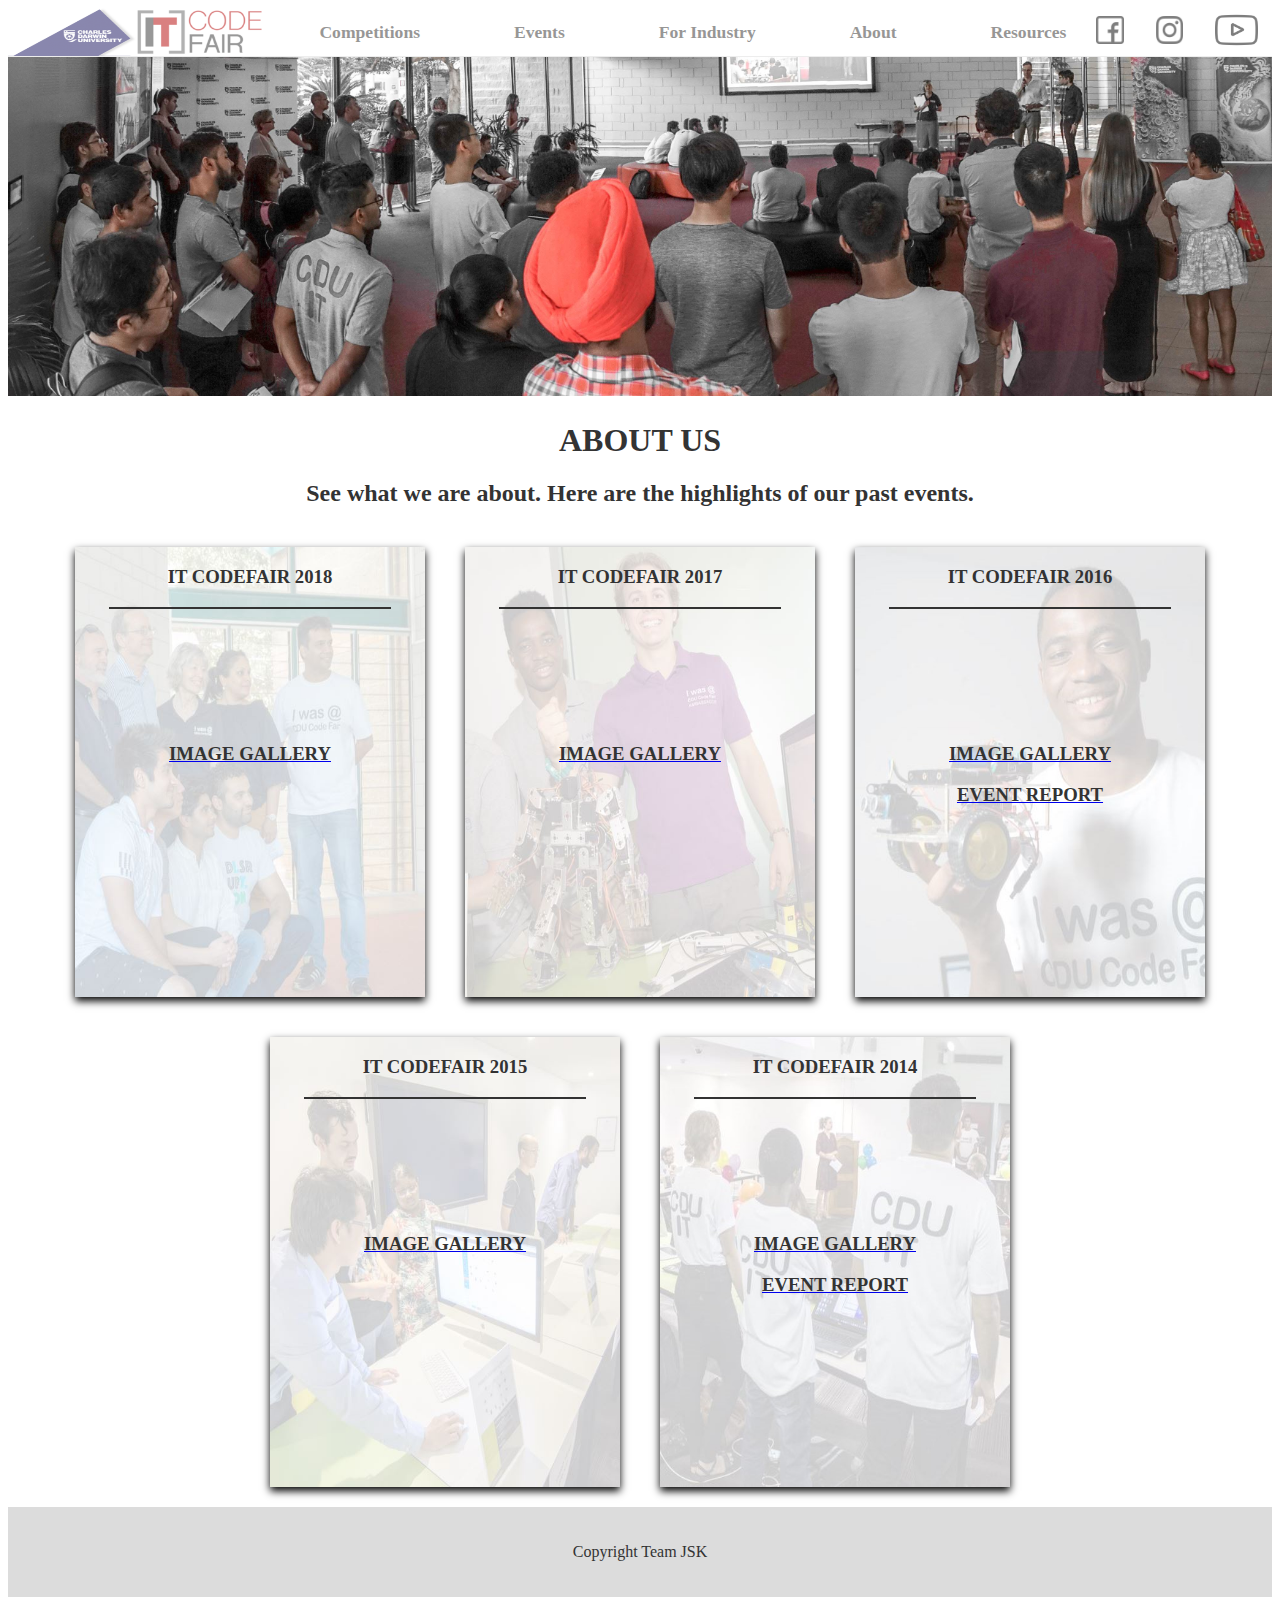
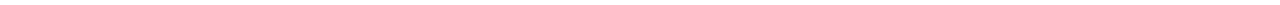
==== about.html @ 29f1fd0f "Copy the mvp repo into a new repo for the final product" ====
<!doctype html>
<html lang="en">
<head>
    <meta charset="utf-8">
    <meta name="viewport" content="width=device-width, initial-scale=1.0">
    <title>About Us</title>
    <link rel="stylesheet" href="styles/EventsAboutForm.css" type="text/css" />
</head>
<body>

  <!-- Contributed by Qingyuan Zeng s316740 -->
  <div class="navigation" onmouseover="mouseOverNav()" onmouseout="mouseOutNav()">
        <!-- Logo -->
          <div class="navigationLogo">
            <div class="navigationLogo1">
              <a href="https://www.cdu.edu.au/"><img src="images/logo_CDU.png" style="width:8rem;height:3rem;" alt="CDU"/></a>
            </div>

            <div class="navigationLogo2">
              <a href="https://kevin-1234.github.io/MVP_by_JSK"><img src="images/logo_ICF.png"  style="width:8rem;height:3rem;" alt="IT CODEFAIR"/></a>
            </div>
          </div>
            <div class="navigationLinks">
              <a href="#">Competitions</a>
              <a href="https://kevin-1234.github.io/MVP_by_JSK/events.html">Events</a>
              <a href="#">For Industry</a>
              <a href="https://kevin-1234.github.io/MVP_by_JSK/about.html">About</a>
              <a href="#">Resources</a>
            </div>
            <div class="navigationSocialMedia">
              <a href="https://www.facebook.com/CDUENGIT/"><img src="images/facebook.png" style="width:1.7rem;height:1.7rem;" alt="FACEBOOK"/></a>
              <a href="https://www.youtube.com/channel/UCEWii6myqFdcL8eb5PfcLow/playlists?view_as=subscriber"><img src="images/instagram.png" style="width:1.7rem;height:1.7rem;" alt="YOUTUBE"/></a>
              <a href="https://www.instagram.com/itcodefair_cdu/"><img src="images/youtube.png" style="width:2.7rem;height:2.5rem;" alt="INSTAGRAM"/></a>
            </div>
  </div>

  <!-- Contributed by Jani Junno s321614 -->

  <!-- Image banner on top of the page -->
  <div class="event_image">
    <img class="image" src="images/1807_Code-Fair_32.jpg" alt="About Banner"/>
  </div>

  <!-- Short text telling what the page is about -->
  <h1 class="blurb">ABOUT US</h1>
  <h2 class="blurb"> See what we are about. Here are the highlights of our past events. </h2>

        <!-- Container that holds all the cards -->
        <div class="card_wrapping">

            <!-- Container that holds the card -->
            <div class="about_container">

                <!-- Class card, which includes everything displayed on the card -->
                <div class="about_card_2018">

                    <!-- Content on the card -->
                    <div class="about_content">
                        <h3 class="event_info">IT CODEFAIR 2018</h3>
                        <hr>
                        <br><br><br><br><br><br>
                        <a href="https://photos.google.com/share/AF1QipNQa4MU9tQHjxiyyi_eEpl5fS1aOV_VM4IaiUNCBmHRIxvFMwn145A2m6oVLpGQew?key=NFpreEs3WmZVeW9pQUVHY1NaenVEYjBBY0JucnJ3"><h3 class="event_info"> IMAGE GALLERY</h3></a>
                    </div>
                </div>
            </div>


            <!-- Container that holds the card -->
            <div class="about_container">

                <!-- Class card, which includes everything displayed on the card -->
                <div class="about_card_2017">

                    <!-- Content on the card -->
                    <div class="about_content">
                        <h3 class="event_info">IT CODEFAIR 2017</h3>
                        <hr>
                        <br><br><br><br><br><br>
                        <a href="https://photos.google.com/share/AF1QipOlcOpSxPbicJO69sFJYdu931f_0nIUgIPM4s81PNIjs8D7TNfk0Xx5zJAa5ns9Iw?key=SWFxbWJKelVFYmlpN2NoZUs4SXRHYWEtLVlneXZR"><h3 class="event_info"> IMAGE GALLERY</h3></a>
                    </div>

                </div>
            </div>


            <!-- Container that holds the card -->
            <div class="about_container">

                <!-- Class card, which includes everything displayed on the card -->
                <div class="about_card_2016">
                    <!-- Content on the card -->
                    <div class="about_content">
                        <h3 class="event_info">IT CODEFAIR 2016</h3>
                        <hr>
                        <br><br><br><br><br><br>
                        <a href="https://photos.google.com/share/AF1QipPKOvqmsrUQiT6muIeGlgh5VrZExl943x2xhDGpZJVfzK5Ir4lD-7FCQBPM37JWJQ?key=TVFIQ1huQW9GcDMzYXR1a3FYamdOZTBhN1RVWFV3"><h3 class="event_info"> IMAGE GALLERY</h3></a>
                        <a href="https://drive.google.com/file/d/0B_l9nOiEKDVQcGNwWEtsb1U5UzQ/view"><h3 class="event_info"> EVENT REPORT</h3></a>
                    </div>
                </div>
            </div>
        </div>

        <!-- Container that holds all the cards -->
        <div class="card_wrapping">

          <!-- Container that holds the card -->
          <div class="about_container2">

              <!-- Class card, which includes everything displayed on the card -->
              <div class="about_card_2015">

                    <!-- Content on the card -->
                    <div class="about_content">
                        <h3 class="event_info">IT CODEFAIR 2015</h3>
                        <hr>
                        <br><br><br><br><br><br>
                        <a href="https://photos.google.com/share/AF1QipM8SNffK0lfI-7qwloThtbmXfyOP9zu-NvtJjW-FGNTVp1X6pG1HY1pxDVjblU1AA?key=VGFfbHVweERhbnVkVTlwaVVQSE84ZGk2SkNLeDJn"><h3 class="event_info"> IMAGE GALLERY</h3></a>
                    </div>
                </div>
            </div>

            <!-- Container that holds the card -->
            <div class="about_container2">

                <!-- Class card, which includes everything displayed on the card -->
                <div class="about_card_2014">

                    <!-- Content on the card -->
                    <div class="about_content">
                        <h3 class="event_info">IT CODEFAIR 2014</h3>
                        <hr>
                        <br><br><br><br><br><br>
                        <a href="https://photos.google.com/share/AF1QipPKOvqmsrUQiT6muIeGlgh5VrZExl943x2xhDGpZJVfzK5Ir4lD-7FCQBPM37JWJQ?key=TVFIQ1huQW9GcDMzYXR1a3FYamdOZTBhN1RVWFV3"><h3 class="event_info"> IMAGE GALLERY</h3></a>
                        <a href="https://drive.google.com/file/d/0B_l9nOiEKDVQODdySHg4ZmZXdDg/view"><h3 class="event_info"> EVENT REPORT</h3></a>
                    </div>
                </div>
            </div>
        </div>

        <!-- The footer includes team member names, copyright and IT CodeFair contact e-mail -->
      <footer>
            <p>Copyright Team JSK</p>
      </footer>

</body>
</html>
---- styles/EventsAboutForm.css ----
body{
  font-family: Garamond;
}
/* Contributed by Qingyuan Zeng s316740 (lines 2 - 80)*/
.navigation{
  background-color: rgb(255, 255, 255);
  display: grid;
  grid-area: nav;
  opacity: 0.5;
  height: 3rem;
  grid-template-areas: 'logo link socialMedia';
  grid-template-columns: 15% 70% 15%;
  transition: 0.28s ease;
  border-bottom-style: solid;
  border-bottom-width:1px;
  border-color: rgb(220,220,220);
}


.sticky {
  position: fixed;
  top: 0;
  width: 100%;
}

.navigationLogo{
  display: flex;
  flex-direction: row;
  grid-area: logo;
}

.navigationLogo1{
  display: flex;
  justify-content: flex-start;
  align-self:flex-start;
}

.navigationLogo2{
  display: flex;
  justify-content: flex-start;
  align-self:flex-start;
}

.navigationLinks {
  display: flex;
  flex-direction: row;
  justify-content: flex-end;
  height: 3rem;
}


.navigationLinks  a{
  display: flex;
  align-items: center;
  font-size: 1.1rem;
  font-weight: 600;
  color: rgb(49, 48, 46);
  text-decoration: none;
  height: 100%;
  padding-left: 1rem;
  padding-right: 1rem;
  margin-left: 7%;
  transition: 0.28s ease;
  cursor: pointer;
}

.navigationLinks  a:hover{
  background-color:rgb(76, 76, 76);
  color: white;
}

.navigationSocialMedia{
  grid-area: socialMedia;
  display: flex;
  align-items: center;
  justify-content: center;
  height: 3rem;
}

.navigationSocialMedia a{
  margin: 0 1rem;
}


/* Contributed by Jani Junno s321614 (lines 86 - 259) */


/* This sets the size of the banner images for the pages*/
.image{
  max-width: 100%;
}

/* This sets the position and colour of the blurb under the top banner on the pages*/
.blurb{
  text-align: center;
  max-width:80%;
  color: #333333;
  margin-left: auto;
  margin-right: auto;
}

/* Card_wrapping holds all the cards on the pages*/
.card_wrapping{
  width: 100%;
  display: flex;
  flex-direction: row;
  flex-wrap: wrap;
  justify-content: center;
  align-items: center;
}

/* This sets the relative sizes of the card on the Events and About pages*/
.event_container,
.about_container,
.about_container2{
  align-items: center;
  position: relative;
  width: 350px;
  height:450px;
  margin: 20px 20px;
  float:left;
}


/* This sets the position, size, text alignment and box shadow on all the cards on Events and About pages*/
.event_card_1,
.event_card_3,
.event_card_2,
.about_card_2018,
.about_card_2017,
.about_card_2016,
.about_card_2015,
.about_card_2014
{
  position:absolute;
  width: 100%;
  height: 100%;
  text-align: center;
  box-shadow: 0 4px 8px;
}


/* This sets the size and content position on all the cards on Events and About pages*/
.about_content{
  position: absolute;
  width: 100%;
  height: 100%;
}


/* This sets the features for the underline under the card headings*/
hr{
  width: 80%;
  border: 1px solid #333333;
}

/* This sets the colour of the headings on the cards o Events page*/
.event_info{
  color: #333333;
}

/* This sets the position and size of the content on all cards on Events and About pages*/
.event_content1,
.event_content2,
.event_content{
  position: absolute;
  width: 100%;
  height: 100%;
}

.about_card_2018{
  background-image: url("images/2018.JPG");
  background-size: 100% 100%;
}

.about_card_2017{
  background-image: url("images/2017.JPG");
  background-size: 100% 100%;
}

.about_card_2016{
  background-image: url("images/2016.JPG");
  background-size: 100% 100%;
}

.about_card_2015{
  background-image: url("images/2015.JPG");
  background-size: 100% 100%;
}

.about_card_2014{
  background-image: url("images/2014.JPG");
  background-size: 100% 100%;
}

/* This sets the background image and it's size for Employer Speed Dating card on Events page*/
.event_card_1{
  background-image: url("images/employer.jpg");
  background-size: 100% 100%;
}

/* This sets the background image and it's size for Cyber Security Workshop card on Events page*/
.event_card_2{
  background-image: url("images/cyber_security.jpg");
  background-size: 100% 100%;
}

/* This sets the background image and it's size for Academic Excellence Awards card on Events page*/
.event_card_3{
  background-image: url("images/academic_excellence.JPG");
  background-size: 100% 100%;
}

/* This sets the position for the text on the cards on Events page*/
.event_text{
  max-width:80%;
  margin-left: auto;
  margin-right: auto;
}

/* This sets the look and feel for the Register and More Info buttons on Events page*/
button,
#registerContact,
#infoContact{
    padding: 5px;
    border: 2px solid #333;
    background: transparent;
    width:30%;
    margin-left: auto;
    margin-right: auto;
}

/* This sets the background colour, padding and text colou for footer*/
footer{
  background-color: #dcdcdc;
  padding: 20px 20px;
  color: #333333;
  text-align: center;
}


/* More info page starts here */

.more_info_container{
  max-width:80%;
  color: #333333;
  margin-left: auto;
  margin-right: auto;
}

.red_text{
  color: red;
}

.more_info_content{
  padding: 20px;
  box-shadow: 0 4px 8px;
}

/*Registration form css starts here */

/* Container that holds the content */
.form_container{
  max-width: 40%;
  margin: 20px auto;
  box-shadow: 0 4px 8px;
  padding: 20px;
}

/* Styling and position for registration content title */
.title{
  margin-bottom: 25px;
  color: #ff2020;
  text-align: center;
}

/* Styling for the form fields */
.field{
  margin-bottom: 15px;
  display: flex;
  align-items: center;
}

/* Styling and position for registration content title */
label{
   width: 30%;
   margin-right: 10px;
}

/* Styling for text fields on the form */
.details,
.textbox{
  width: 100%;
  outline: none;
  border: 1px solid #d5dbd9;
  font-size: 15px;
  padding: 8px 10px;
  border-radius: 3px;
  transition: all 0.3s ease;
}

/* Position and size for the select menus on the form */
.select_menu{
  position: relative;
  width: 100%;
  height: 37px;
}

/* Styling and positioning for the selection menus on the form */
.select_menu:before{
  content: "";
  position: absolute;
  top: 12px;
  right: 10px;
  border: 8px solid;
  border-color: #d5dbd9 transparent transparent transparent;
}

/* Size and styling for the arrow on the selection menu */
.select_menu select{
  -webkit-appearance: none;
  -moz-appearance:   none;
  appearance:        none;
  outline: none;
  width: 100%;
  height: 100%;
  border: 1px solid #d5dbd9;
  border-radius: 3px;
}

/* Interactive feature colour for the form fields */
.details:focus,
.textarea:focus,
.select_menu select:focus{
  border: 1px solid #ff2020;
}

/* position and size for the checkbox text */
.check{
  width: 15px;
  height: 15px;
  position: relative;
  display: block;
}

/* Position for the checkbox */
input[type="checkbox"]{
  position: absolute;
  top: 0;
  left: 0;
  opacity: 0;
}

/* Styling for the checkbox */
.checked{
  width: 15px;
  height: 15px;
  border: 1px solid #ff2020;
  display: block;
  position: relative;
}

/* Sets the checkbox color to red when clicked */
.check input[type="checkbox"]:checked ~ .checked{
  background: #ff2020;
}

/* Set the font family to same as the rest of the page for textbox */
textarea{
  font-family: Garamond;
}

/* Styling for the registration button */
.btn{
  width: 100%;
  padding: 8px 10px;
  font-size: 15px;
  border: 0px;
  background:  #ff2020;
  color: #fff;
  border-radius: 3px;
}

/* Hover effect for the redistration button */
.btn:hover{
  background: #ff5959;
}

.submission_text{
  text-align: center;
}

.hidden{
  display: none;
}

.show{
  display: block;
}

span{
  color: #ff2020;
}
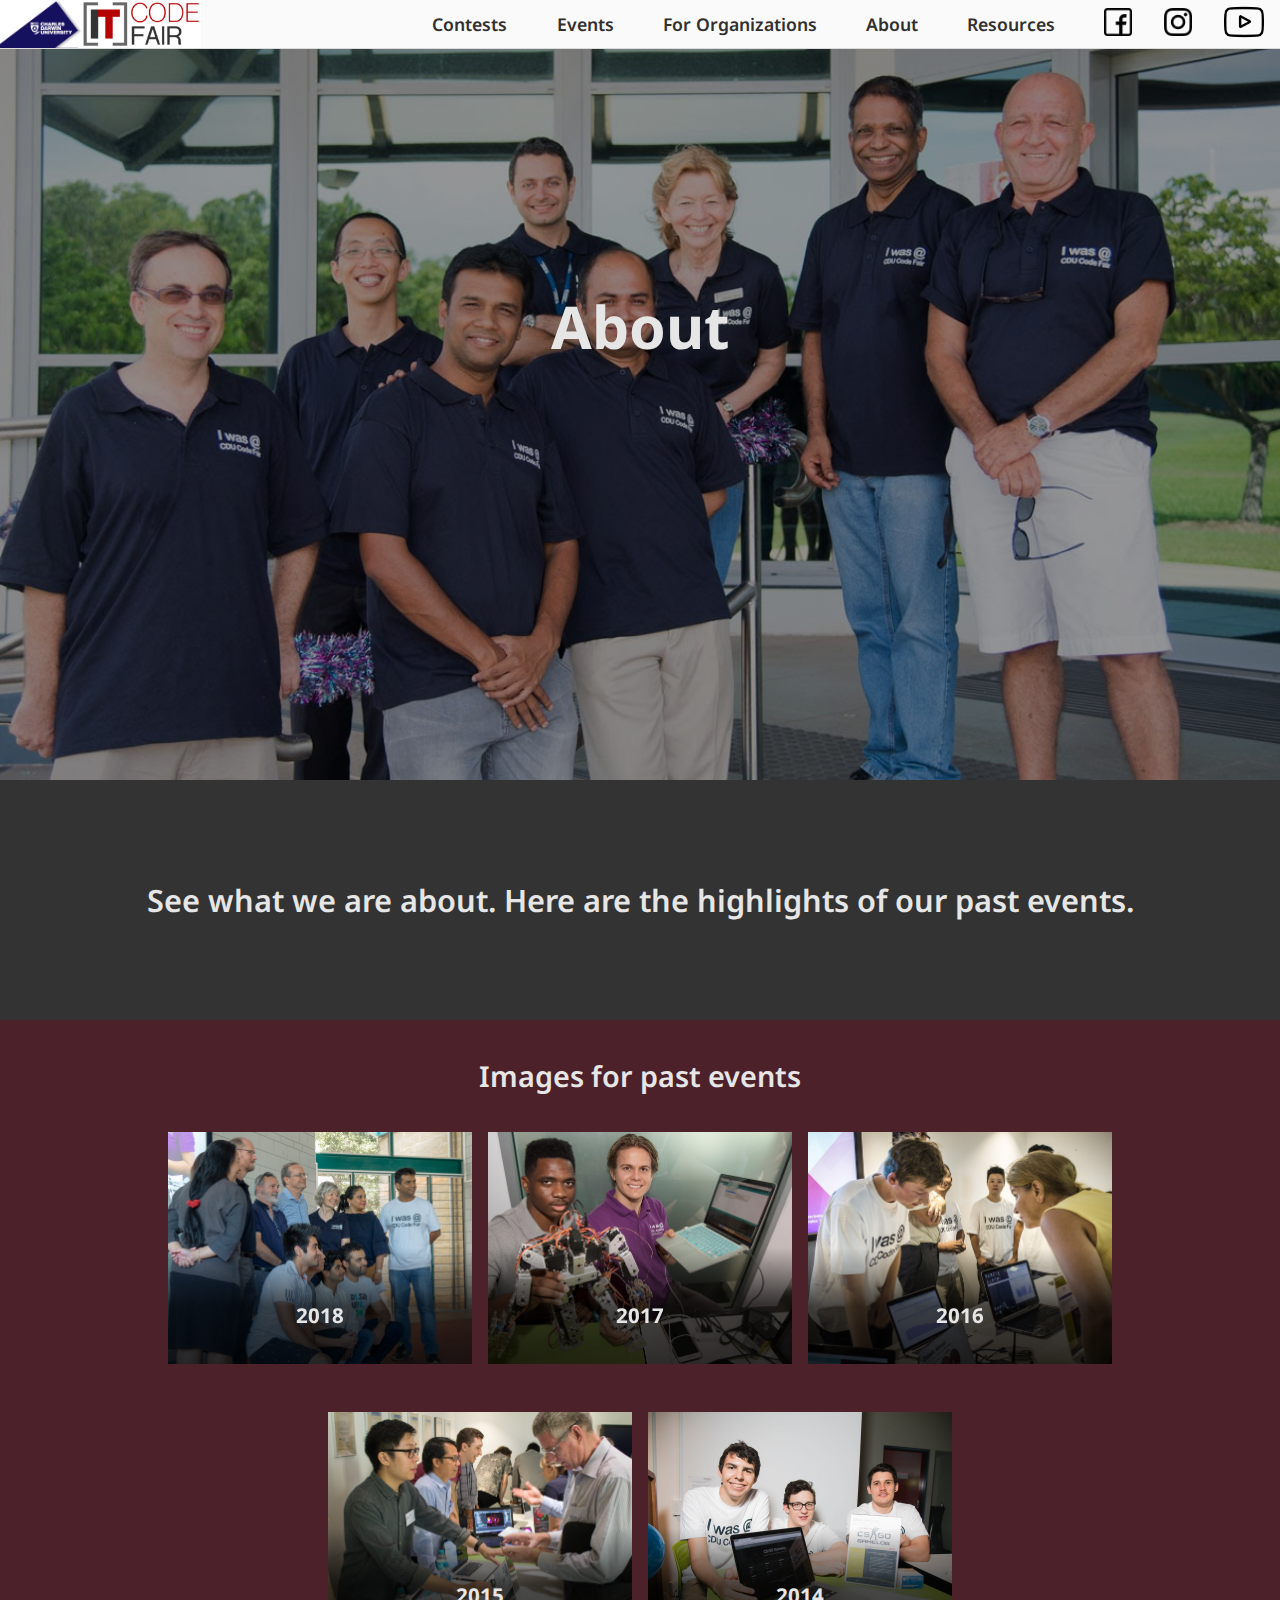
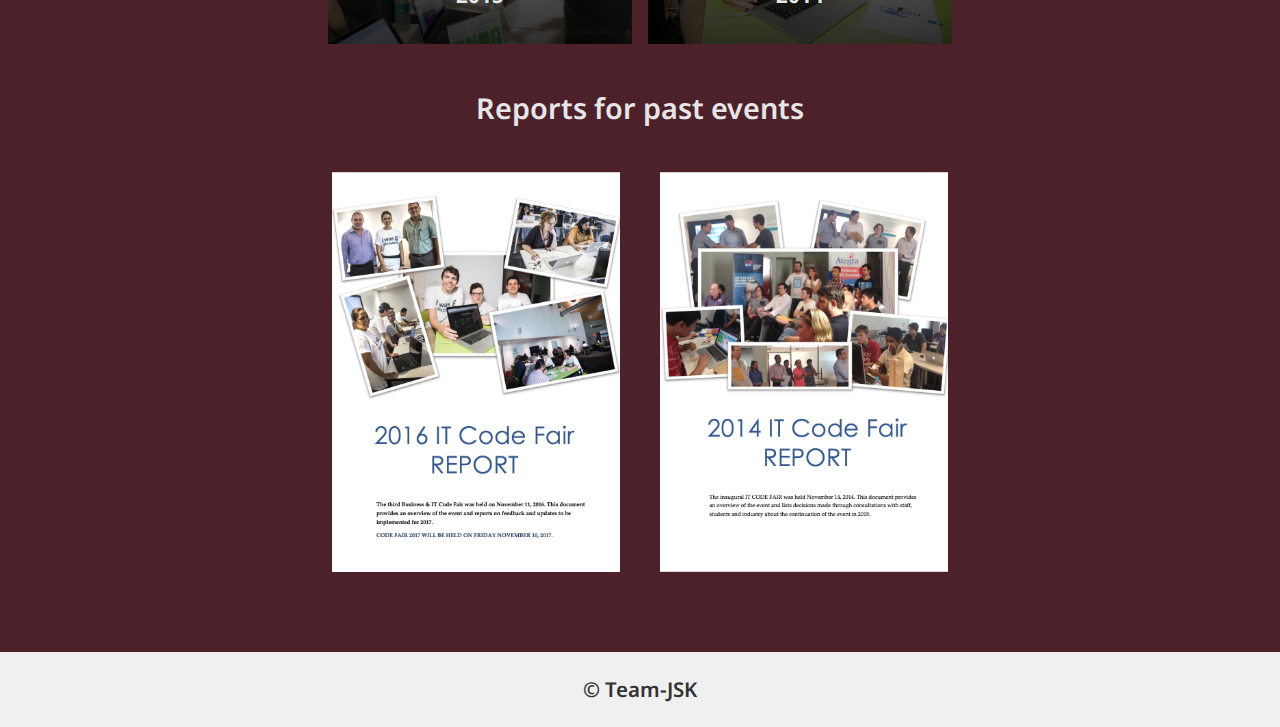
==== commit d7b4d03e: "Events and About update" ====
--- a/about.html
+++ b/about.html
@@ -4,143 +4,127 @@
     <meta charset="utf-8">
     <meta name="viewport" content="width=device-width, initial-scale=1.0">
     <title>About Us</title>
-    <link rel="stylesheet" href="styles/EventsAboutForm.css" type="text/css" />
+    <link rel="stylesheet" href="styles/subpage.css" type="text/css" />
 </head>
 <body>
+  <div class="wrapping">
+  <div class="about_banner">
+    <header class="heading">
+      <h1>About</h1>
+    </header>
+    <nav class="navigation" onmouseover="mouseOverNav()" onmouseout="mouseOutNav()">
+      <div class="navigationLogo" >
+        <div class="navigationLogo1">
+          <a href="https://www.cdu.edu.au/"><img alt="CDU logo" src="images/logo_CDU.png" style="width:91.2px;height:48px;"/></a>
+        </div>
+        <div class="navigationLogo2">
+          <a href="https://kevin-1234.github.io/finalProduct-JSK/"><img alt="IT Code Fair logo" src="images/logo_ICF.png"  style="width:118.56px;height:48px;"/></a>
+        </div>
+      </div>
+      <div class="navigationLinks">
+        <ul>
+          <li><a href="https://kevin-1234.github.io/finalProduct-JSK/contests.html">Contests</a></li>
+          <li><a href="https://kevin-1234.github.io/finalProduct-JSK/events.html">Events</a></li>
+          <li><a href="https://kevin-1234.github.io/finalProduct-JSK/forOrganizations.html">For Organizations</a></li>
+          <li><a href="https://kevin-1234.github.io/finalProduct-JSK/about.html">About</a></li>
+          <li><a href="https://kevin-1234.github.io/finalProduct-JSK/resources.html">Resources</a></li>
+        </ul>
+      </div>
+      <div class="navigationSocialMedia">
+        <a href="https://www.facebook.com/CDUENGIT/"><img alt="Facebook" src="images/facebook.png" style="width:28px;height:28px;"/></a>
+        <a href="https://www.youtube.com/channel/UCEWii6myqFdcL8eb5PfcLow/playlists?view_as=subscriber"><img alt="Instagram" src="images/instagram.png" style="width:28px;height:28px;"/></a>
+        <a href="https://www.instagram.com/itcodefair_cdu/"><img alt="Youtube" src="images/youtube.png" style="width:40px;height:40px;"/></a>
+      </div>
+    </nav>
 
-  <!-- Contributed by Qingyuan Zeng s316740 -->
-  <div class="navigation" onmouseover="mouseOverNav()" onmouseout="mouseOutNav()">
-        <!-- Logo -->
-          <div class="navigationLogo">
-            <div class="navigationLogo1">
-              <a href="https://www.cdu.edu.au/"><img src="images/logo_CDU.png" style="width:8rem;height:3rem;" alt="CDU"/></a>
-            </div>
-
-            <div class="navigationLogo2">
-              <a href="https://kevin-1234.github.io/MVP_by_JSK"><img src="images/logo_ICF.png"  style="width:8rem;height:3rem;" alt="IT CODEFAIR"/></a>
-            </div>
-          </div>
-            <div class="navigationLinks">
-              <a href="#">Competitions</a>
-              <a href="https://kevin-1234.github.io/MVP_by_JSK/events.html">Events</a>
-              <a href="#">For Industry</a>
-              <a href="https://kevin-1234.github.io/MVP_by_JSK/about.html">About</a>
-              <a href="#">Resources</a>
-            </div>
-            <div class="navigationSocialMedia">
-              <a href="https://www.facebook.com/CDUENGIT/"><img src="images/facebook.png" style="width:1.7rem;height:1.7rem;" alt="FACEBOOK"/></a>
-              <a href="https://www.youtube.com/channel/UCEWii6myqFdcL8eb5PfcLow/playlists?view_as=subscriber"><img src="images/instagram.png" style="width:1.7rem;height:1.7rem;" alt="YOUTUBE"/></a>
-              <a href="https://www.instagram.com/itcodefair_cdu/"><img src="images/youtube.png" style="width:2.7rem;height:2.5rem;" alt="INSTAGRAM"/></a>
-            </div>
   </div>
 
-  <!-- Contributed by Jani Junno s321614 -->
-
-  <!-- Image banner on top of the page -->
-  <div class="event_image">
-    <img class="image" src="images/1807_Code-Fair_32.jpg" alt="About Banner"/>
-  </div>
-
-  <!-- Short text telling what the page is about -->
-  <h1 class="blurb">ABOUT US</h1>
-  <h2 class="blurb"> See what we are about. Here are the highlights of our past events. </h2>
-
-        <!-- Container that holds all the cards -->
-        <div class="card_wrapping">
-
-            <!-- Container that holds the card -->
-            <div class="about_container">
-
-                <!-- Class card, which includes everything displayed on the card -->
-                <div class="about_card_2018">
-
-                    <!-- Content on the card -->
-                    <div class="about_content">
-                        <h3 class="event_info">IT CODEFAIR 2018</h3>
-                        <hr>
-                        <br><br><br><br><br><br>
-                        <a href="https://photos.google.com/share/AF1QipNQa4MU9tQHjxiyyi_eEpl5fS1aOV_VM4IaiUNCBmHRIxvFMwn145A2m6oVLpGQew?key=NFpreEs3WmZVeW9pQUVHY1NaenVEYjBBY0JucnJ3"><h3 class="event_info"> IMAGE GALLERY</h3></a>
-                    </div>
-                </div>
-            </div>
 
 
-            <!-- Container that holds the card -->
-            <div class="about_container">
 
-                <!-- Class card, which includes everything displayed on the card -->
-                <div class="about_card_2017">
+          <!-- Short text telling what the page is about -->
+          <h2 class="slogan"> See what we are about. Here are the highlights of our past events. </h2>
+          <main class="about_mainContent">
 
-                    <!-- Content on the card -->
-                    <div class="about_content">
-                        <h3 class="event_info">IT CODEFAIR 2017</h3>
-                        <hr>
-                        <br><br><br><br><br><br>
-                        <a href="https://photos.google.com/share/AF1QipOlcOpSxPbicJO69sFJYdu931f_0nIUgIPM4s81PNIjs8D7TNfk0Xx5zJAa5ns9Iw?key=SWFxbWJKelVFYmlpN2NoZUs4SXRHYWEtLVlneXZR"><h3 class="event_info"> IMAGE GALLERY</h3></a>
-                    </div>
-
-                </div>
-            </div>
+            <div class="about_gallery">
+              <h3 class="gallery_title"> Images for past events </h3>
 
 
-            <!-- Container that holds the card -->
-            <div class="about_container">
+                  <article class="album1">
+                    <div class="album1_background"></div>
+                    <a href="https://photos.google.com/share/AF1QipNQa4MU9tQHjxiyyi_eEpl5fS1aOV_VM4IaiUNCBmHRIxvFMwn145A2m6oVLpGQew?key=NFpreEs3WmZVeW9pQUVHY1NaenVEYjBBY0JucnJ3">
+                      <div class="album_title">
+                      <h4>2018</h4>
+                      </div>
+                    </a>
+                  </article>
 
-                <!-- Class card, which includes everything displayed on the card -->
-                <div class="about_card_2016">
-                    <!-- Content on the card -->
-                    <div class="about_content">
-                        <h3 class="event_info">IT CODEFAIR 2016</h3>
-                        <hr>
-                        <br><br><br><br><br><br>
-                        <a href="https://photos.google.com/share/AF1QipPKOvqmsrUQiT6muIeGlgh5VrZExl943x2xhDGpZJVfzK5Ir4lD-7FCQBPM37JWJQ?key=TVFIQ1huQW9GcDMzYXR1a3FYamdOZTBhN1RVWFV3"><h3 class="event_info"> IMAGE GALLERY</h3></a>
-                        <a href="https://drive.google.com/file/d/0B_l9nOiEKDVQcGNwWEtsb1U5UzQ/view"><h3 class="event_info"> EVENT REPORT</h3></a>
-                    </div>
+
+
+                  <article class="album2">
+                    <div class="album2_background"></div>
+                    <a href="https://photos.google.com/share/AF1QipOlcOpSxPbicJO69sFJYdu931f_0nIUgIPM4s81PNIjs8D7TNfk0Xx5zJAa5ns9Iw?key=SWFxbWJKelVFYmlpN2NoZUs4SXRHYWEtLVlneXZR">
+                      <div class="album_title">
+                      <h4>2017</h4>
+                      </div>
+                    </a>
+                  </article>
+
+
+
+                  <article class="album3">
+                    <div class="album3_background"></div>
+                    <a href="https://photos.google.com/share/AF1QipPKOvqmsrUQiT6muIeGlgh5VrZExl943x2xhDGpZJVfzK5Ir4lD-7FCQBPM37JWJQ?key=TVFIQ1huQW9GcDMzYXR1a3FYamdOZTBhN1RVWFV3">
+                      <div class="album_title">
+                      <h4>2016</h4>
+                      </div>
+                    </a>
+                  </article>
+
+
+
+                  <article class="album4">
+                    <div class="album4_background"></div>
+                    <a href="https://photos.google.com/share/AF1QipM8SNffK0lfI-7qwloThtbmXfyOP9zu-NvtJjW-FGNTVp1X6pG1HY1pxDVjblU1AA?key=VGFfbHVweERhbnVkVTlwaVVQSE84ZGk2SkNLeDJn">
+                      <div class="album_title">
+                      <h4>2015</h4>
+                      </div>
+                    </a>
+                  </article>
+
+
+
+                  <article class="album5">
+                    <div class="album5_background"></div>
+                    <a href="https://photos.google.com/share/AF1QipPKOvqmsrUQiT6muIeGlgh5VrZExl943x2xhDGpZJVfzK5Ir4lD-7FCQBPM37JWJQ?key=TVFIQ1huQW9GcDMzYXR1a3FYamdOZTBhN1RVWFV3">
+                      <div class="album_title">
+                      <h4>2014</h4>
+                      </div>
+                    </a>
+                  </article>
+
+
+              </div>
+              <div class="about_report">
+                <h3 class="report_title">Reports for past events</h3>
+
+                <div class="report1"><a href="https://drive.google.com/file/d/0B_l9nOiEKDVQcGNwWEtsb1U5UzQ/view"> </a></div>
+
+                <div class="report2">
+                  <a href="https://drive.google.com/file/d/0B_l9nOiEKDVQODdySHg4ZmZXdDg/view"> </a>
                 </div>
-            </div>
-        </div>
+              </div>
 
-        <!-- Container that holds all the cards -->
-        <div class="card_wrapping">
+            </main>
 
-          <!-- Container that holds the card -->
-          <div class="about_container2">
 
-              <!-- Class card, which includes everything displayed on the card -->
-              <div class="about_card_2015">
 
-                    <!-- Content on the card -->
-                    <div class="about_content">
-                        <h3 class="event_info">IT CODEFAIR 2015</h3>
-                        <hr>
-                        <br><br><br><br><br><br>
-                        <a href="https://photos.google.com/share/AF1QipM8SNffK0lfI-7qwloThtbmXfyOP9zu-NvtJjW-FGNTVp1X6pG1HY1pxDVjblU1AA?key=VGFfbHVweERhbnVkVTlwaVVQSE84ZGk2SkNLeDJn"><h3 class="event_info"> IMAGE GALLERY</h3></a>
-                    </div>
-                </div>
-            </div>
 
-            <!-- Container that holds the card -->
-            <div class="about_container2">
+  <footer>
+        <p>&copy; Team-JSK</p>
+  </footer>
 
-                <!-- Class card, which includes everything displayed on the card -->
-                <div class="about_card_2014">
-
-                    <!-- Content on the card -->
-                    <div class="about_content">
-                        <h3 class="event_info">IT CODEFAIR 2014</h3>
-                        <hr>
-                        <br><br><br><br><br><br>
-                        <a href="https://photos.google.com/share/AF1QipPKOvqmsrUQiT6muIeGlgh5VrZExl943x2xhDGpZJVfzK5Ir4lD-7FCQBPM37JWJQ?key=TVFIQ1huQW9GcDMzYXR1a3FYamdOZTBhN1RVWFV3"><h3 class="event_info"> IMAGE GALLERY</h3></a>
-                        <a href="https://drive.google.com/file/d/0B_l9nOiEKDVQODdySHg4ZmZXdDg/view"><h3 class="event_info"> EVENT REPORT</h3></a>
-                    </div>
-                </div>
-            </div>
-        </div>
-
-        <!-- The footer includes team member names, copyright and IT CodeFair contact e-mail -->
-      <footer>
-            <p>Copyright Team JSK</p>
-      </footer>
-
+    </div>
+  <script src="scripts/about.js"> </script>
 </body>
 </html>
--- a/styles/subpage.css
+++ b/styles/subpage.css
@@ -0,0 +1,1370 @@
+/*imported font family from google fonts*/
+@import url('https://fonts.googleapis.com/css2?family=Noto+Sans&display=swap');
+
+
+
+body{
+  font-family: 'Noto Sans', sans-serif;
+  margin: 0;
+  padding: 0;
+}
+
+/*define global font sizes*/
+h1, h2, h3, h4{
+  margin: 0;
+  padding: 0;
+}
+
+h1{
+  font-size: 4.6vw;
+}
+h2{
+  font-size: 2.4vw;
+}
+
+h3{
+
+  font-size:2.25vw;
+}
+
+h4{
+
+  font-size: 1.6vw;
+}
+p{
+  font-size: 1.6vw;
+}
+
+/*define layout for all the */
+.wrapping{
+  display:grid;
+  grid-template-areas:
+  'banner'
+  'slogan'
+  'mainContent'
+  'footer';
+}
+.eve_banner, .about_banner, .FO_banner, .contests_banner, .res_banner{
+  background-position: 50% 50%;
+  background-repeat: no-repeat;
+  background-size: cover;
+  color: rgb(230, 230, 230);
+  display: grid;
+  grid-area: banner;
+  grid-template-areas:
+  'nav'
+  'heading';
+  height: 48.75rem;
+}
+
+.eve_banner{
+  background-image: linear-gradient(rgba(0,0,0,0.4), rgba(0,0,0,0.4)),url('images/eventsBanner.jpg');
+  background-position: 50% 85%;
+}
+
+.about_banner{
+  background-image: linear-gradient(rgba(0,0,0,0.4), rgba(0,0,0,0.4)),url('images/aboutBanner.jpg');
+  background-position: 50% 25%;
+}
+
+.FO_banner{
+  background-image: linear-gradient(rgba(0,0,0,0.4), rgba(0,0,0,0.4)),url('images/FO_banner.jpg');
+}
+.contests_banner{
+  background-image: linear-gradient(rgba(0,0,0,0.4), rgba(0,0,0,0.4)),url('images/contestsBanner.jpg');
+}
+.res_banner{
+  background-image: linear-gradient(rgba(0,0,0,0.4), rgba(0,0,0,0.4)),url('images/resources_banner.jpg');
+}
+.navigation{
+  position: fixed;
+  background-color: rgb(250, 250, 250);
+  border-bottom-style: solid;
+  border-bottom-width:1px;
+  border-color: rgb(220,220,220);
+  display: grid;
+  grid-area: nav;
+  grid-template-areas: 'logo links socialMedia';
+  grid-template-columns: 15% 70% 15%;
+  height: 3rem;
+  opacity: 0.5;
+  transition: 0.28s ease;
+  width: 100%;
+}
+
+.navigationLogo{
+  display: flex;
+  flex-direction: row;
+  grid-area: logo;
+  height: 3rem;
+  justify-content: center;
+  width: 100%;
+}
+.navigationLogo1{
+  align-self:flex-start;
+  display: flex;
+  justify-content: flex-start;
+}
+.navigationLogo2{
+  align-self:flex-start;
+  display: flex;
+  justify-content: flex-start;
+}
+
+.navigationLinks {
+  align-items: center;
+  display: flex;
+  grid-area: links;
+  height: 3rem;
+  justify-content: center;
+  width: 100%;
+}
+.navigationLinks ul{
+  display: flex;
+  flex-direction: row;
+  flex-wrap: wrap;
+  height: 100%;
+  justify-content:flex-end;
+  list-style: none;
+  margin: 0;
+  width: 100%;
+}
+.navigationLinks  li{
+margin-right: 2%;
+}
+.navigationLinks a{
+  align-items: center;
+  color: rgb(49, 48, 46);
+  cursor: pointer;
+  display: flex;
+  font-size: 1.1rem;
+  font-weight: 600;
+  height: 100%;
+  padding-left: 1rem;
+  padding-right: 1rem;
+  text-decoration: none;
+  transition: 0.28s ease;
+}
+.navigationLinks  a:hover{
+  background-color:rgb(76, 76, 76);
+  color: white;
+}
+.navigationSocialMedia{
+  align-items: center;
+  display: flex;
+  grid-area: socialMedia;
+  height: 3rem;
+  justify-content: center;
+  width: 100%;
+}
+.navigationSocialMedia a{
+  margin: 0 1rem;
+}
+.heading{
+  align-content: center;
+  display: flex;
+  grid-area: heading;
+  justify-content: center;
+  padding-bottom: 10%;
+  text-align: center;
+}
+.heading span{
+  font-size: 1.2rem;
+}
+
+/*define global slogan for each sub page*/
+.slogan{
+  grid-area:slogan;
+  text-align: center;
+  padding-left: 10%;
+  padding-right: 10%;
+  font-weight: 600;
+  line-height: 2.8rem;
+  display:flex;
+  justify-content: center;
+  align-items: center;
+  height: 15rem;
+  color: rgb(230, 230, 230);
+  background-color: rgb(51, 51, 51);
+}
+/*define global subtitles for each sub page*/
+.eve_list_title, .gallery_title, .report_title, .FO_industry_title, .FO_school_title, .competitions_title, .challenges_title, .res_title{
+  text-align: center;
+  color: rgb(230, 230, 230);
+  font-weight: 600;
+  line-height: 2.8rem;
+  display:flex;
+  justify-content: center;
+  align-items: center;
+}
+
+/*events page content section*/
+.eve_mainContent{
+  display: grid;
+  grid-area: mainContent;
+  grid-template-areas:
+  'eve_list';
+}
+.eve_list{
+  grid-area: eve_list;
+  display: grid;
+  grid-template-areas:
+  'title title title'
+  'event_ESD event_CSW event_AEA';
+  grid-template-columns: repeat(3, 28.5rem);
+  grid-template-rows: 7rem 41.75rem;
+  background-color: rgb(76, 33, 42);
+  justify-content: center;
+  align-content: center;
+  grid-gap: 2.5rem;
+  height:58rem;
+  transition: 0.5s ease;
+}
+.eve_list_title{
+  grid-area: title;
+}
+/*ESD: employer speed dating*/
+/*CSW: cyber security workshop*/
+/*academic excellence awards: cyber security workshop*/
+.event_ESD, .event_CSW, .event_AEA{
+  transition: 0.5s ease;
+  display: grid;
+  grid-template-areas:
+  'cardFace';
+  grid-template-rows: 100%;
+  color: rgb(240,240,240);
+  overflow: hidden;
+}
+.event_ESD{
+grid-area:event_ESD;
+}
+.event_CSW{
+  grid-area:event_CSW;
+}
+.event_AEA{
+  grid-area:event_AEA;
+}
+.CSW_Background, .AEA_Background, .ESD_Background{
+  grid-area: cardFace;
+  background-size: cover;
+  height: 100%;
+  transition: 0.5s ease;
+}
+.CSW_Background{
+  background-position: 5% 70%;
+  background-image: url("images/CSW.jpg");
+}
+.AEA_Background{
+  background-position: 65% 50%;
+  background-image: url("images/academicExcellence.jpg");
+}
+.ESD_Background{
+  background-size: 58.75rem 41.75rem;
+  background-position: 65% 50%;
+  background-image: url("images/ESD.jpg");
+}
+/*card face, title, content and buttons for each card in events page*/
+.cardFace{
+  position: relative;
+  background-image: linear-gradient(rgba(0,0,0,0.8), rgba(0,0,0,0.7), rgba(180,180,180,0));
+  grid-area: cardFace;
+  height: 15%;
+  transition: 0.5s ease;
+}
+.cardTitle hr{
+  width: 0;
+  opacity: 0;
+  transition: 0.6s ease;
+  margin-top: 1.7rem;
+  background-color: rgb(230,230,230);
+  height: 1px;
+}
+.cardTitle{
+  color: rgb(230,230,230);
+  display: flex;
+  justify-content: center;
+  align-items: flex-start;
+  text-align: center;
+  height: 10%;
+  padding-top: 1.2rem;
+}
+.cardContent{
+  filter: blur(3px);
+  display: flex;
+  justify-content: center;
+  align-items: center;
+  align-content: center;
+  flex-direction: column;
+  text-align: center;
+  transition: 1.1s ease;
+  height: 65%;
+  opacity: 0;
+  }
+.cardContent p{
+    font-weight: 600;
+    margin: 0.8rem;
+    line-height: 2.3rem;
+  }
+.cardButton{
+  height: 21%;
+  opacity: 0;
+  transition: 0.6s ease;
+  border-bottom-left-radius: 1rem;
+  border-bottom-right-radius: 1rem;
+  display: flex;
+  align-items: center;
+  justify-content: space-around;
+  padding-left:2rem;
+  padding-right: 2rem;
+}
+.reg_Button{
+  border-radius: 2rem;
+  border-style: none;
+  background-color: rgb(0, 103, 192);
+  height: 2rem;
+  width: 4.5rem;
+  color: rgb(230,230,230);
+  transition: 0.3s ease;
+  cursor: pointer;
+}
+.reg_Button:hover{
+  transform: scale(1.4);
+  color: rgb(30, 30, 30);
+}
+.info_Button{
+  background-color:rgb(1, 179, 96);
+  border-radius: 2rem;
+  border-style: none;
+  height: 2rem;
+  width: 4.5rem;
+  color: rgb(230,230,230);
+  transition: 0.3s ease;
+  cursor: pointer;
+}
+.info_Button:hover{
+  transform: scale(1.4);
+  color: rgb(30, 30, 30);
+}
+/*hover effects of each card in events content section*/
+.event_ESD:hover, .event_CSW:hover, .event_AEA:hover{
+  box-shadow: 5px 5px 15px rgba(0,0,0,1);
+}
+.event_ESD:hover .ESD_Background, .event_CSW:hover .CSW_Background, .event_AEA:hover .AEA_Background{
+  filter:  blur(2px);
+}
+.event_ESD:hover .cardFace, .event_CSW:hover .cardFace, .event_AEA:hover .cardFace{
+  height: 100%;
+  background-image: linear-gradient(rgba(0,0,0,0.7), rgba(0,0,0,0.7), rgba(0,0,0,0.7));
+}
+.event_ESD:hover .cardTitle hr, .event_CSW:hover .cardTitle hr, .event_AEA:hover .cardTitle hr{
+  width:90%;
+  opacity: 1;
+}
+.event_ESD:hover .cardContent, .event_CSW:hover .cardContent, .event_AEA:hover .cardContent{
+  opacity: 1;
+  filter: blur(0px);
+}
+.event_ESD:hover .cardButton, .event_CSW:hover .cardButton, .event_AEA:hover .cardButton{
+  opacity: 1;
+}
+/*end of events page content section*/
+
+/*about page content section*/
+.about_mainContent{
+  display: grid;
+  grid-area: mainContent;
+  grid-template-areas:
+  'about_gallery'
+  'about_report';
+  background-color: rgb(76, 33, 42);
+}
+/*about page gallery sub section*/
+.about_gallery{
+    grid-area: about_gallery;
+    display: grid;
+    grid-template-areas:
+    'gallery_title gallery_title gallery_title gallery_title gallery_title gallery_title'
+    'album1 album1 album2 album2 album3 album3'
+    'none1  album4 album4 album5 album5 none2';
+    grid-template-columns: repeat(6, 12rem) ;
+    grid-template-rows: 8rem 19rem 19rem;
+    justify-content: center;
+    grid-column-gap: 1.5rem;
+}
+/*about page gallery report sub section*/
+.about_report{
+  grid-area: about_report;
+  display: grid;
+  grid-template-areas:
+  'report_title report_title'
+  'report1 report2';
+  grid-template-columns: repeat(2, 18rem);
+  grid-template-rows: 8rem 25rem;
+  grid-column-gap: 2.5rem;
+  justify-content: center;
+  padding-top: 3rem;
+  padding-bottom: 5rem;
+}
+.gallery_title{
+  grid-area: gallery_title;
+}
+.report_title{
+  grid-area: report_title;
+}
+.competitions_title{
+  grid-area: title;
+}
+.album1, .album2, .album3, .album4, .album5{
+  height: 100%;
+  width: 100%;
+  background-repeat: no-repeat;
+  background-size: cover;
+  overflow: hidden;
+  display: grid;
+  grid-template-areas: 'face';
+}
+.album1 a, .album2 a, .album3 a, .album4 a, .album5 a{
+  grid-area: face;
+  text-decoration: none;
+}
+.album1_background, .album2_background, .album3_background, .album4_background, .album5_background{
+  grid-area: face;
+  background-size: cover;
+  background-position: 50% 50%;
+  background-repeat: no-repeat;
+  height: 100%;
+  transition: 0.5s ease;
+}
+.album1_background{
+  background-image: url('images/CF2018.jpg');
+}
+.album2_background{
+  background-image: url('images/CF2017.jpg');
+}
+.album3_background{
+  background-image: url('images/CF2016.jpg');
+}
+.album4_background{
+  background-image: url('images/CF2015.jpg');
+}
+.album5_background{
+  background-image: url('images/CF2014.jpg');
+}
+/*album title for each card in about page*/
+.album_title{
+  background-position: bottom;
+  background-image:linear-gradient(to top, rgb(0, 0, 0, 0.8),rgb(0, 0, 0, 0.7),rgb(230, 230, 230, 0));
+  background-size: 100% 50%;
+  background-repeat: no-repeat;
+  display: flex;
+  align-items: flex-end;
+  justify-content: center;
+  height:100%;
+  width: 100%;
+  transition: 0.5s ease;
+}
+.album_title h4{
+  color: rgb(230,230,230);
+  padding-bottom: 0.7rem;
+  transform: translateY(-24px);
+  transition: 0.5s ease;
+}
+.album1{
+  grid-area:album1;
+}
+.album2{
+  grid-area:album2;
+}
+.album3{
+  grid-area:album3;
+}
+.album4{
+  margin-top: 3rem;
+  grid-area:album4;
+}
+.album5{
+  margin-top: 3rem;
+  grid-area:album5;
+}
+/*hover effects for each card*/
+.album1:hover .album1_background, .album2:hover .album2_background, .album3:hover .album3_background, .album4:hover .album4_background, .album5:hover .album5_background{
+  transform: scale(1.2);
+}
+.album1:hover .album_title h4, .album2:hover .album_title h4, .album3:hover .album_title h4, .album4:hover .album_title h4, .album5:hover .album_title h4{
+font-size: 1.4rem;
+transform: translateY(0px);
+}
+.album1:hover .album_title, .album2:hover .album_title, .album3:hover .album_title, .album4:hover .album_title, .album5:hover .album_title{
+  opacity: 0.8;
+  background-size: 100% 20%;
+}
+/*for each report in about page*/
+.report1, .report2{
+  background-position: center;
+  background-repeat: no-repeat;
+  background-size: cover;
+  transition: 0.3s ease;
+}
+.report1:hover, .report2:hover{
+  transform: scale(1.5);
+}
+.report1{
+  display: grid;
+  grid-template-areas:'face';
+  background-image: url('images/2016_report.jpg');
+  grid-area: report1;
+}
+.report2{
+  display: grid;
+  grid-template-areas:'face';
+  background-image: url('images/2014_report.jpg');
+  grid-area: report2;
+}
+/*end of about page content section*/
+
+
+/*contests page main content section*/
+.contests_mainContent{
+  background-color: rgb(76, 33, 42);
+  display: grid;
+  grid-area: mainContent;
+  grid-template-areas:
+  'competitions'
+  'challenges';
+}
+/*competitions and challenges sub sections*/
+.contests_competitions, .contests_challenges{
+  display: grid;
+  grid-column-gap: 1.5rem;
+  grid-template-columns: 35rem 35rem;
+  grid-template-rows: 10rem 24rem;
+  justify-content: center;
+  transition: 0.5s ease;
+}
+.contests_competitions{
+  grid-area: competitions;
+  grid-template-areas:
+  'title title'
+  'competitions_CC competitions_PC';
+}
+.contests_challenges{
+  grid-area: challenges;
+  grid-template-areas:
+  'title title'
+  'challenges_BIC challenges_CSC';
+  padding-bottom: 5rem;
+}
+/* titles for competitions and challenges sub sections*/
+.competitions_title, .challenges_title{
+  grid-area:title;
+}
+/*CC: coding competition*/
+/*PC: poster competition*/
+/*BIC: business inovation challenge*/
+/*CSC: cyber security challenge*/
+.competitions_CC, .competitions_PC, .challenges_BIC, .challenges_CSC{
+  display: grid;
+  grid-template-areas: 'face';
+}
+.competitions_CC{
+  grid-area:competitions_CC;
+}
+.competitions_PC{
+  grid-area:competitions_PC;
+}
+.challenges_BIC{
+  grid-area: challenges_BIC;
+}
+.challenges_CSC{
+  grid-area: challenges_CSC;
+}
+.CC_background, .PC_background, .BIC_background, .CSC_background{
+  background-repeat: no-repeat;
+  background-size: cover;
+  background-position: center;
+  grid-area:face;
+}
+.CC_background{
+  background-image: url('images/CC.jpg');
+}
+.PC_background{
+  background-image: url('images/PC.jpg');
+}
+.BIC_background{
+  background-image: url('images/BIC.JPG');
+}
+.CSC_background{
+  background-image: url('images/CSC.JPG');
+}
+/*card title, face, content, buttons, for each card in contests page*/
+.contests_card_title{
+  align-items: flex-start;
+  background-image: linear-gradient(rgba(0,0,0,0.8), rgba(0,0,0,0.7), rgba(180,180,180,0));
+  color: rgb(230, 230, 230);
+  display: flex;
+  grid-area:face;
+  height: 20%;
+  justify-content: center;
+  padding-top: 0.7rem;
+  position: relative;
+  z-index: 1;
+}
+.contests_card_face{
+  align-items: center;
+  background-image: linear-gradient(rgba(0,0,0,0.7), rgba(0,0,0,0.7));
+  display: flex;
+  grid-area:face;
+  justify-content: center;
+  opacity: 0;
+  position: relative;
+  transition: 0.5s ease;
+}
+.contests_card_content{
+  align-items: center;
+  color: rgb(230, 230, 230);
+  display: flex;
+  flex-direction: column;
+  justify-content: center;
+  margin: 0;
+  padding-top:4rem;
+  position: relative;
+  text-align: center;
+  transition: 0.5s ease;
+}
+.contests_card_content p{
+  margin: 0.3rem;
+}
+.contests_card_buttons{
+  display: flex;
+  justify-content: space-between;
+  margin-top: 5rem;
+  position: relative;
+  width: 50%;
+}
+/*hover effects for each card*/
+.competitions_CC:hover .contests_card_face, .competitions_PC:hover .contests_card_face, .challenges_BIC:hover .contests_card_face, .challenges_CSC:hover .contests_card_face{
+  opacity: 1;
+}
+.competitions_CC:hover .CC_background, .competitions_PC:hover .PC_background, .challenges_BIC:hover .BIC_background, .challenges_CSC:hover .CSC_background{
+  filter: blur(1px);
+}
+/*end of contests page main content section*/
+
+/*For Organizations page main content section*/
+.FO_mainContent{
+  display: grid;
+  grid-template-areas:
+  'FO_industry'
+  'FO_school';
+  grid-area: mainContent;
+  background-color: rgb(76, 33, 42);
+}
+.FO_mainContent p{
+  font-size: 1.4rem;
+}
+/*for industry sub section*/
+.FO_industry{
+  grid-area: FO_industry;
+  display: grid;
+  grid-template-areas:
+  'title title title'
+  'FO_industry_ESD FO_industry_judge FO_industry_sponsor';
+  grid-template-columns: repeat(3, 23.75rem);
+  grid-template-rows: 8rem 31.25rem;
+  justify-content: center;
+  grid-column-gap: 1.5rem;
+}
+/*for school sub section*/
+.FO_school{
+  grid-area: FO_school;
+  display: grid;
+  grid-template-areas:
+  'title'
+  'FO_school_CSW';
+  grid-template-columns:  23.75rem;
+  grid-template-rows: 8rem 31.25rem;
+  justify-content: center;
+  padding-bottom: 5rem;
+}
+/*titles for each sub section*/
+.FO_industry_title, .FO_school_title{
+  grid-area: title;
+}
+/*ESD: employer speed dating*/
+/*judge: jusdge at code fair*/
+/*sponsor: Sponsor a prize*/
+.FO_industry_ESD, .FO_industry_judge, .FO_industry_sponsor, .FO_school_CSW{
+  transition: 0.5s ease;
+  box-shadow: 5px 5px 15px rgba(0,0,0,0.6);
+  display: grid;
+  grid-template-areas:
+  'cardFace';
+  grid-template-rows: 100%;
+  color: rgb(240,240,240);
+  overflow: hidden;
+}
+.FO_industry_ESD{
+  grid-area: FO_industry_ESD;
+}
+.FO_industry_judge{
+  grid-area: FO_industry_judge;
+}
+.FO_industry_sponsor{
+  grid-area: FO_industry_sponsor;
+}
+.FO_school_CSW{
+  grid-area: FO_school_CSW;
+}
+.FO_industry_ESD_Background, .FO_industry_judge_Background, .FO_industry_sponsor_Background, .FO_school_CSW_Background{
+  grid-area: cardFace;
+  background-size: cover;
+  background-position: 65% 50%;
+  height: 100%;
+  background-image: url("images/ESD.jpg");
+  transition: 0.5s ease;
+}
+.FO_industry_judge_Background{
+  background-position: 50% 50%;
+  background-image: url("images/judge.jpg");
+}
+.FO_industry_sponsor_Background{
+  background-position: 50% 50%;
+  background-image: url("images/sponsor.jpg");
+}
+.FO_school_CSW_Background{
+  background-position: 5% 70%;
+  background-image: url("images/CSW.jpg");
+}
+.FO_industry_ESD:hover, .FO_industry_judge:hover, .FO_industry_sponsor:hover{
+  box-shadow: 5px 5px 15px rgba(0,0,0,1);
+}
+.FO_industry_ESD:hover .FO_industry_ESD_Background, .FO_industry_judge:hover .FO_industry_judge_Background, .FO_industry_sponsor:hover .FO_industry_sponsor_Background, .FO_school_CSW:hover .FO_school_CSW_Background{
+  filter: blur(2px);
+}
+.FO_industry_ESD:hover .cardFace, .FO_industry_judge:hover .cardFace, .FO_industry_sponsor:hover .cardFace, .FO_school_CSW:hover .cardFace{
+  height: 100%;
+  background-image: linear-gradient(rgba(0,0,0,0.7), rgba(0,0,0,0.7), rgba(0,0,0,0.7));
+}
+.FO_industry_ESD:hover .cardTitle hr, .FO_industry_judge:hover .cardTitle hr, .FO_industry_sponsor:hover .cardTitle hr, .FO_school_CSW:hover .cardTitle hr{
+  width:90%;
+  opacity: 1;
+}
+.FO_industry_ESD:hover .cardContent, .FO_industry_judge:hover .cardContent, .FO_industry_sponsor:hover .cardContent, .FO_school_CSW:hover .cardContent{
+  opacity: 1;
+  filter: blur(0px);
+}
+.FO_industry_ESD:hover .cardButton, .FO_industry_judge:hover .cardButton, .FO_industry_sponsor:hover .cardButton, .FO_school_CSW:hover .cardButton{
+  opacity: 1;
+}
+/*end of for Organizations page content section*/
+
+
+
+/*resources page content section*/
+.res_mainContent{
+  display: grid;
+  grid-area: mainContent;
+  grid-template-areas:
+  'title'
+  'res_display ';
+  grid-template-rows: 8rem auto;
+  text-align: center;
+  justify-content: center;
+  background-color: rgb(76, 33, 42);
+
+
+}
+
+.res_title{
+  grid-area: title;
+}
+/*this class is the container for the display area that shows series of resources */
+.res_display{
+  display: grid;
+  grid-area: res_display;
+  grid-template-areas:
+  'resource1-1 resource1-2 resource1-3'
+  'content1 content2 content3';
+  grid-template-columns: repeat(3, 28rem);
+  grid-template-rows: 20rem 20rem;
+  height: 50rem;
+  grid-column-gap:1.5rem;
+  padding-top: 2%;
+  text-decoration: none;
+  justify-content: center;
+
+}
+
+.res_display a{
+  color:black;
+  text-decoration:none;
+  transition: 0.3s ease;
+
+}
+.res_display a:hover{
+  color: rgb(158, 8, 7);
+}
+/*resource cubes*/
+.resource1-1, .resource1-2, .resource1-3{
+  background-repeat: no-repeat;
+  background-size: cover;
+  box-shadow: 5px 5px 15px rgba(0,0,0,0.6);
+  position: relative;
+  transition:0.5s ease;
+  width: 100%;
+}
+.resource1-1{
+  background-image: url("images/poster.jpg");
+  grid-area: resource1-1;
+}
+.resource1-2{
+  background-image: url("images/webDev.jpg");
+  grid-area: resource1-2;
+}
+.resource1-3{
+  background-image: url("images/presentation.JPG");
+  grid-area: resource1-3;
+}
+
+/*resource title masks*/
+.resource1-1Title, .resource1-2Title, .resource1-3Title{
+  align-items: center;
+
+  background-image: linear-gradient(rgba(0,0,0,0.7), rgba(0,0,0,0.7));
+  color:rgb(230,230,230);
+  display: flex;
+  font-size: 1.5rem;
+  justify-content: center;
+  opacity: 1;
+  position: relative;
+  transition: 0.2s ease;
+  width: 100%;
+  z-index: 2;
+}
+.resource1-1Title{
+  grid-area: resource1-1;
+}
+.resource1-2Title{
+  grid-area: resource1-2;
+}
+.resource1-3Title{
+  grid-area: resource1-3;
+}
+/*resources display panels for each resource cube*/
+.resource1-1_panel, .resource1-2_panel, .resource1-3_panel{
+  background-image: linear-gradient(rgb(210,210,210),rgb(180,180,180));
+
+  display: none;
+  font-size: 1.3rem;
+  font-weight: 400;
+  height: 0rem;
+  opacity:0;
+  position: relative;
+  width: 100%;
+
+}
+.resource1-1_panel{
+  grid-area: content1;
+}
+.resource1-2_panel{
+  grid-area: content2;
+}
+.resource1-3_panel{
+  grid-area: content3;
+}
+
+.resource1-1_panel ul, .resource1-2_panel ul, .resource1-3_panel ul {
+  list-style: none;
+  text-align: center;
+  line-height: 1.5rem;
+  display: flex;
+  flex-direction: column;
+  justify-content: center;
+  align-items: center;
+  padding: 0;
+  width: 100%;
+
+}
+
+/*end of resource page content section*/
+
+
+
+
+/* This sets the background colour, padding and text colou for footer*/
+footer{
+  background-color: rgb(240,240,240);
+  padding: 3px 3px;
+  color: #333333;
+  text-align: center;
+  grid-area:footer;
+  font-weight: 600;
+}
+
+
+/*responsive feature for events page*/
+@media screen and (max-width: 1466px){
+  .eve_list{
+    grid-template-columns: repeat(3, 18.5rem);
+    grid-template-rows:8rem 27.12rem;
+    grid-column-gap: 1.5rem;
+  }
+  .eve_list p{
+    font-weight: 600;
+    margin: 0.3rem;
+    line-height: 1.2rem;
+    font-size: 1.1rem;
+  }
+}
+
+
+@media screen and (max-width: 955px){
+  .eve_list{
+    grid-template-areas:
+    'title title title title'
+    'event_ESD event_ESD event_CSW event_CSW'
+    'none1 event_AEA event_AEA none2';
+    grid-template-columns: repeat(4, 9.25rem);
+    grid-template-rows:8rem 27.12rem 27.12rem;
+    grid-column-gap: 1.5rem;
+    height: 74rem;
+  }
+
+}
+@media screen and (max-width: 681px){
+  .eve_list{
+    grid-area: eve_list;
+    display: grid;
+    grid-template-areas:
+    'title'
+    'event_ESD'
+    'event_CSW'
+    'event_AEA';
+    grid-template-columns: repeat(1, 95%);
+    grid-template-rows: 6% 30% 30% 30%;
+    background-color: rgb(76, 33, 42);
+    justify-content: center;
+    align-content: center;
+    grid-row-gap: 1%;
+    height:120rem;
+    transition: 0.5s ease;
+  }
+
+  .eve_banner{
+    height: 39rem;
+  }
+  .eve_banner h1{
+    font-size: 7.2vw;
+  }
+  .eve_banner + h2{
+    font-size: 6.2vw;
+  }
+  .eve_mainContent h3{
+    font-size: 5.2vw;
+  }
+  .eve_list h4{
+    font-size: 4.4vw;
+  }
+  .eve_list p, footer p{
+    font-size: 4vw;
+  }
+  .cardContent p{
+    font-weight: 600;
+    margin: 0.8rem;
+    line-height: 2.4rem;
+
+  }
+}
+
+
+
+
+/*responsive feature for contests page*/
+@media screen and (max-width: 1161px){
+  .contests_competitions, .contests_challenges{
+    display: grid;
+    justify-content: center;
+    grid-template-columns: 22rem 22rem;
+    grid-template-rows: 8rem 15rem;
+    grid-column-gap: 1rem;
+  }
+}
+
+@media screen and (max-width: 747px){
+  .contests_competitions, .contests_challenges{
+    display: grid;
+    justify-content: center;
+    grid-template-columns: 95%;
+    grid-template-rows: 6rem 24rem 24rem;
+    grid-column-gap: 0rem;
+    grid-row-gap:2rem;
+  }
+  .contests_competitions{
+    grid-template-areas:
+    'title'
+    'competitions_CC'
+    'competitions_PC';
+  }
+  .contests_challenges{
+    grid-template-areas:
+    'title'
+    'challenges_BIC'
+    'challenges_CSC';
+  }
+  .contests_banner{
+    height: 39rem;
+  }
+  .contests_banner h1{
+    font-size: 7.2vw;
+  }
+  .contests_banner + h2{
+    font-size: 6.2vw;
+  }
+  .contests_mainContent h3{
+    font-size: 5.2vw;
+  }
+  .contests_mainContent h4{
+    font-size: 4.4vw;
+  }
+  .contests_mainContent p, footer p{
+    font-size: 4vw;
+  }
+
+}
+
+
+
+/*responsive feature for about page*/
+@media screen and (max-width: 1295px) {
+  .about_gallery{
+      grid-template-areas:
+      'gallery_title gallery_title gallery_title gallery_title gallery_title gallery_title'
+      'album1 album1 album2 album2 album3 album3'
+      'none1  album4 album4 album5 album5 none2';
+      grid-template-columns: repeat(6, 9rem) ;
+      grid-template-rows: 7rem 14.5rem 14.5rem;
+      justify-content: center;
+      grid-column-gap: 1rem;
+}
+
+@media screen and (max-width: 965px) {
+  .about_gallery{
+      grid-template-areas:
+      'gallery_title gallery_title gallery_title gallery_title'
+      'album1 album1 album2 album2'
+      '..... album3 album3  ......'
+      'album4 album4 album5 album5 ';
+      grid-template-columns: repeat(4, 9rem) ;
+      grid-template-rows: 7rem 14.5rem 14.5rem 14.5rem;
+      justify-content: center;
+      grid-column-gap: 1rem;
+    }
+    .album3{
+      margin-top: 1.5rem;
+    }
+    .album4, .album5{
+      margin-top: 3rem;
+    }
+}
+
+@media screen and (max-width: 655px){
+  .about_gallery{
+      grid-area: about_gallery;
+      display: grid;
+      grid-template-areas:
+      'gallery_title'
+      'album1'
+      'album2'
+      'album3'
+      'album4'
+      'album5';
+      grid-template-columns: 90%;
+      grid-template-rows: 7rem repeat(5, 19rem);
+      justify-content: center;
+      grid-row-gap: 1rem;
+    }
+
+    .about_report{
+      grid-area: about_report;
+      display: grid;
+      grid-template-areas:
+      'report_title'
+      'report1'
+      'report2';
+      grid-template-columns: 18rem;
+      grid-template-rows: 8rem 25rem 25rem;
+      grid-row-gap: 2.5rem;
+      justify-content: center;
+      padding-top: 3rem;
+      padding-bottom: 5rem;
+
+    }
+
+    .about_banner{
+
+      height: 39rem;
+    }
+    .about_banner h1{
+      font-size: 7.2vw;
+    }
+    .about_banner + h2{
+      font-size: 6.2vw;
+    }
+    .about_mainContent h3{
+      font-size: 5.2vw;
+    }
+    .about_mainContent h4{
+      font-size: 4.4vw;
+    }
+    .about_mainContent p, footer p{
+      font-size: 4vw;
+    }
+
+}
+
+
+/*resonsive design for For organizations page*/
+
+@media screen and (max-width: 1208px) {
+
+  .FO_industry{
+    grid-template-areas:
+    'title title title'
+    'FO_industry_ESD FO_industry_judge FO_industry_sponsor';
+    grid-template-columns: repeat(3, 17.85rem);
+    grid-template-rows: 7rem 23.45rem;
+    justify-content: center;
+    grid-column-gap: 1rem;
+    }
+    .cardContent p{
+      font-weight: 600;
+      margin: 0.3rem;
+      line-height: 1.5rem;
+      font-size: 1.2rem;
+    }
+  }
+
+  .FO_school{
+    grid-area: FO_school;
+    display: grid;
+    grid-template-areas:
+    'title'
+    'FO_school_CSW';
+    grid-template-columns:  17.85rem;
+    grid-template-rows: 7rem 23.45rem;
+    justify-content: center;
+    padding-bottom: 5rem;
+
+  }
+}
+
+@media screen and (max-width: 915px){
+
+  .FO_industry{
+    grid-template-areas:
+    'title title title title title title'
+    '..... FO_industry_ESD FO_industry_ESD FO_industry_judge FO_industry_judge ....'
+    '... ... FO_industry_sponsor FO_industry_sponsor .. ..';
+    grid-template-columns: repeat(6, 8.92rem);
+    grid-template-rows: 7rem 23.45rem 23.45rem;
+    justify-content: center;
+    grid-column-gap: 1rem;
+    }
+
+    .FO_industry_sponsor{
+      margin-top:1rem;
+    }
+
+}
+
+@media screen and (max-width: 800px){
+  .FO_industry{
+    grid-area: FO_industry;
+    display: grid;
+    grid-template-areas:
+    'title'
+    'FO_industry_ESD'
+    'FO_industry_judge'
+    'FO_industry_sponsor';
+    grid-template-columns:  23.75rem;
+    grid-template-rows: 8rem repeat(3, 31.25rem);
+    justify-content: center;
+    grid-row-gap: 1rem;
+  }
+  .FO_school{
+    grid-area: FO_school;
+    display: grid;
+    grid-template-areas:
+    'title'
+    'FO_school_CSW';
+    grid-template-columns:  23.75rem;
+    grid-template-rows: 8rem 31.25rem;
+    justify-content: center;
+    padding-bottom: 5rem;
+  }
+  .cardContent p{
+    font-weight: 600;
+    margin: 0.8rem;
+    line-height: 2.4rem;
+  }
+  .FO_banner{
+    height: 39rem;
+  }
+  .FO_banner h1{
+    font-size: 7.2vw;
+  }
+  .FO_banner + h2{
+    font-size: 3.2vw;
+  }
+  .FO_mainContent h3{
+    font-size: 3.8vw;
+  }
+  .FO_mainContent h4{
+    font-size: 3.4vw;
+  }
+  .FO_mainContent p, footer p{
+    font-size: 3vw;
+  }
+}
+
+
+
+
+
+/*resources page responsive design */
+@media screen and (max-width: 1415px){
+
+  .res_display{
+    grid-template-areas:
+    'resource1-1 resource1-2 resource1-3'
+    'content1 content2 content3';
+    grid-template-columns: repeat(3, 21rem);
+    grid-template-rows: 15rem 15rem;
+    height: 50rem;
+    grid-column-gap:1rem;
+    padding-top: 2%;
+    text-decoration: none;
+  }
+
+
+}
+
+@media screen and (max-width: 1060px){
+
+  .res_display{
+    grid-template-areas:
+    'resource1-1 resource1-1 resource1-2 resource1-2'
+    'content1 content1 content2 content2'
+    '..... resource1-3 resource1-3 ....'
+    '..... content3 content3 ....';
+    grid-template-columns: repeat(4, 10.5rem);
+    grid-template-rows: 15rem 25rem 15rem 25rem;
+    height: 80rem;
+    grid-column-gap:1rem;
+    padding-top: 2%;
+    text-decoration: none;
+  }
+
+}
+
+@media screen and (max-width: 738px){
+
+  .res_display{
+    grid-template-areas:
+    'resource1-1'
+    'content1'
+    'resource1-2'
+    'content2'
+    'resource1-3'
+    'content3';
+    grid-template-columns: 28rem;
+    grid-template-rows: 20rem 28rem 20rem 28rem 20rem 28rem;
+    height: 150rem;
+    padding-top: 2%;
+    text-decoration: none;
+  }
+
+  .res_banner{
+    height: 39rem;
+  }
+  .res_banner h1{
+    font-size: 7.2vw;
+  }
+  .res_banner + h2{
+    font-size: 3.2vw;
+  }
+  .res_mainContent h3{
+    font-size: 3.8vw;
+  }
+  .res_mainContent h4{
+    font-size: 3.4vw;
+  }
+  .res_mainContent p, footer p{
+    font-size: 4.2vw;
+  }
+}
+
+
+
+
+
+/*navigation responsive design*/
+@media screen and (max-width: 1200px) {
+  .navigation{
+    grid-template-columns: 50% 50%;
+    grid-template-areas:
+    'logo socialMedia'
+    'links links';
+    height: 6rem;
+  }
+
+  .navigationLinks ul{
+    justify-content:space-evenly;
+  }
+
+}
+
+@media screen and (max-width: 980px) and (min-width: 506px){
+  .navigation{
+    grid-template-columns: 50% 50%;
+    grid-template-areas:
+    'logo socialMedia'
+    'links links';
+    height: 6rem;
+  }
+  .navigationLinks ul{
+    justify-content:flex-start;
+  }
+  .navigationLogo{
+    justify-content: flex-start;
+  }
+  .navigationSocialMedia{
+    justify-content: flex-start;
+  }
+
+}
+
+
+@media screen and (max-width: 505px) and (min-width: 0px){
+  .navigation{
+    grid-template-columns: 100%;
+    grid-template-areas:
+    'logo'
+    'socialMedia'
+    'links';
+    height: 12rem;
+    align-content: center;
+  }
+  .navigationLinks ul{
+    justify-content:center;
+  }
+
+  .sideNav{
+    margin-top: 70%;
+  }
+  .banner{
+    width: 100%;
+    background-position: 70% 35%;
+  }
+
+}
